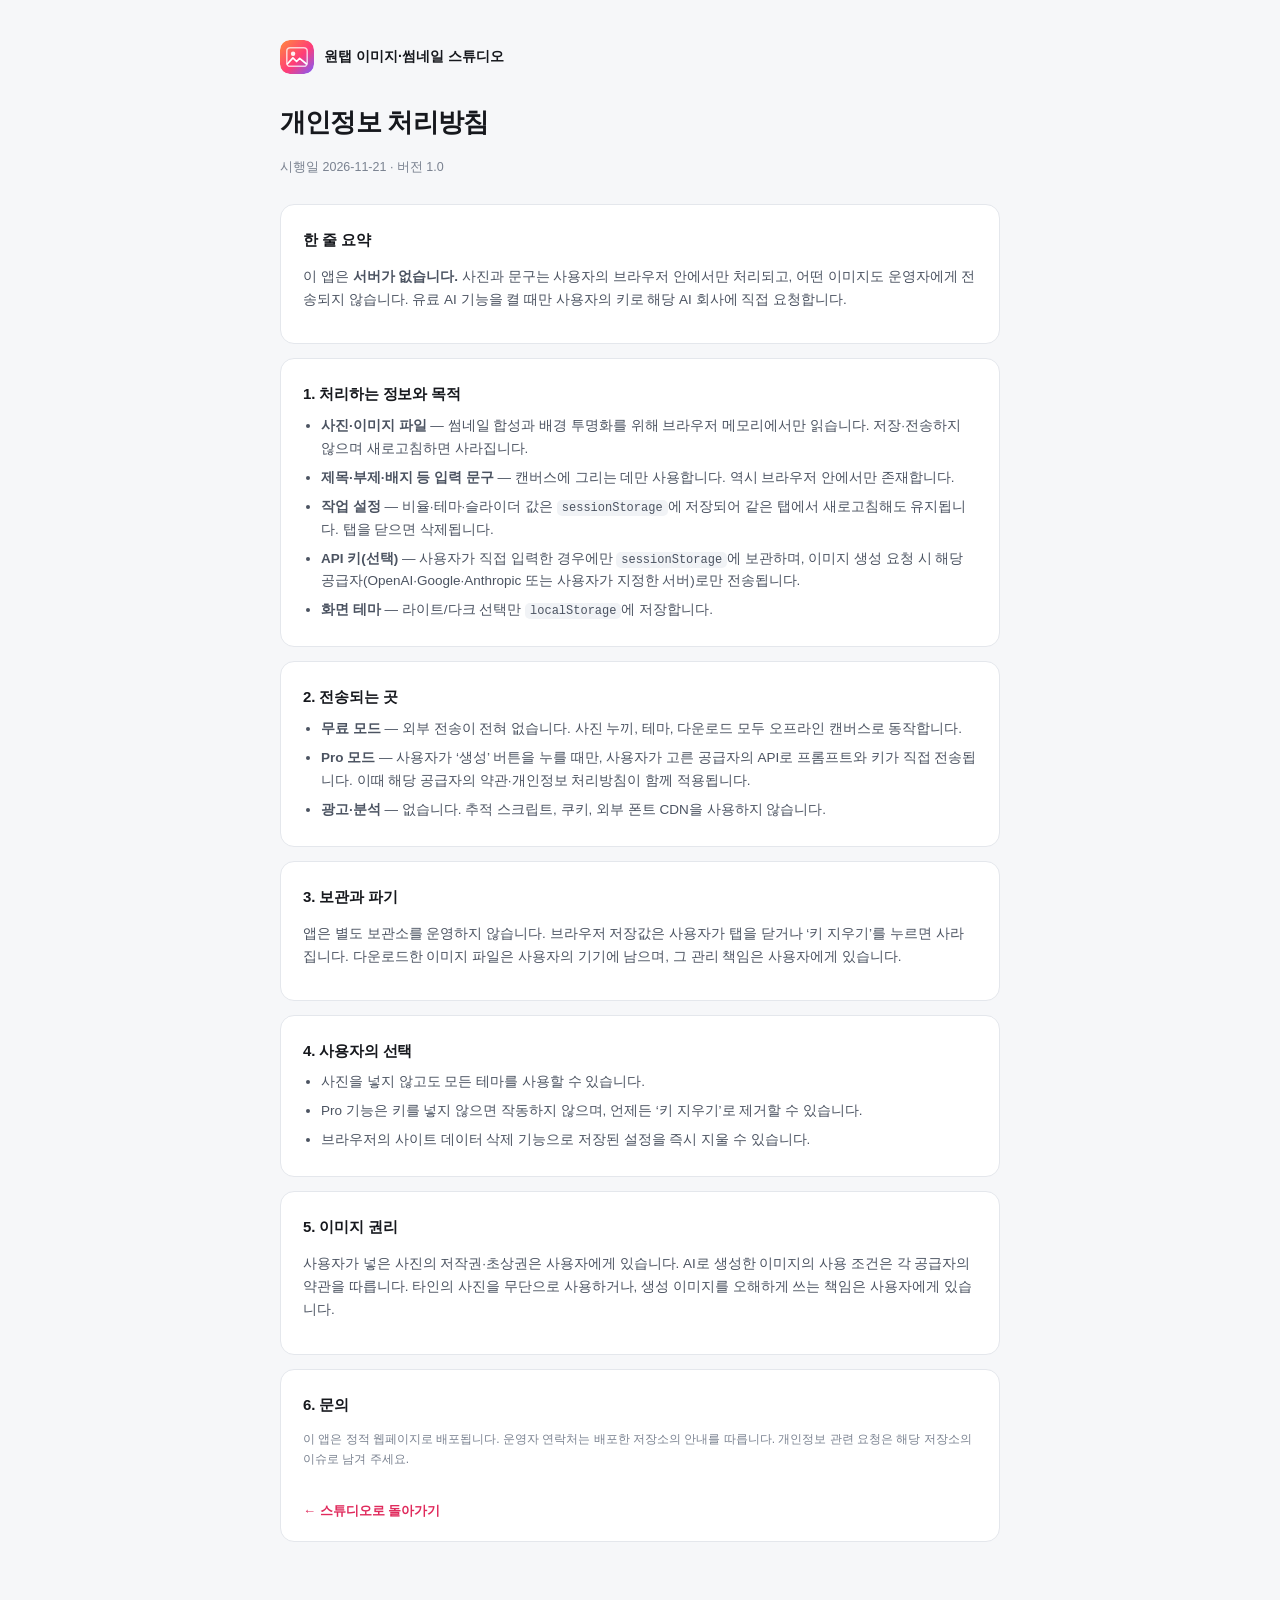
==== privacy.html @ 37f21e31 "Deploy ai-image-studio static web app (production files only)" ====
<!DOCTYPE html>
<html lang="ko">
<head>
<meta charset="utf-8" />
<meta name="viewport" content="width=device-width, initial-scale=1" />
<title>개인정보 처리방침 — 원탭 이미지·썸네일 스튜디오</title>
<meta name="description" content="원탭 이미지·썸네일 스튜디오는 서버가 없습니다. 사진과 문구는 브라우저 안에서만 처리되고, API 키는 탭 세션에만 저장됩니다." />
<meta name="robots" content="index,follow" />
<link rel="icon" href="favicon.svg" type="image/svg+xml" />
<link rel="canonical" href="https://marcj81.github.io/ai-image-studio/privacy.html" />
<style>
  :root { --ink:#16181d; --ink2:#4b5361; --ink3:#7a8290; --line:#e4e7ec; --brand:#e02a5c; --bg:#f6f7f9; }
  * { box-sizing: border-box; }
  body { margin:0; background:var(--bg); color:var(--ink); font-family:-apple-system,BlinkMacSystemFont,'Apple SD Gothic Neo','Malgun Gothic','Segoe UI',sans-serif; line-height:1.7; }
  .wrap { max-width:760px; margin:0 auto; padding:40px 20px 80px; }
  header { display:flex; align-items:center; gap:10px; margin-bottom:26px; }
  header img { width:34px; height:34px; border-radius:10px; }
  header a { color:var(--ink); text-decoration:none; font-weight:700; font-size:14px; }
  h1 { font-size:26px; letter-spacing:-.03em; margin:0 0 6px; }
  .meta { color:var(--ink3); font-size:12.5px; margin-bottom:26px; }
  .card { background:#fff; border:1px solid var(--line); border-radius:14px; padding:22px 22px 18px; margin-bottom:14px; }
  h2 { font-size:15px; margin:0 0 8px; letter-spacing:-.01em; }
  p, li { font-size:13.5px; color:var(--ink2); }
  ul { padding-left:18px; margin:8px 0 0; }
  li { margin-bottom:6px; }
  a { color:var(--brand); }
  .back { display:inline-block; margin-top:18px; font-size:13px; font-weight:600; text-decoration:none; color:var(--brand); }
  .small { font-size:12px; color:var(--ink3); }
  code { background:#f1f3f6; padding:1px 5px; border-radius:5px; font-size:12px; }
</style>
</head>
<body>
<div class="wrap">
  <header>
    <img src="favicon.svg" alt="" />
    <a href="./">원탭 이미지·썸네일 스튜디오</a>
  </header>

  <h1>개인정보 처리방침</h1>
  <p class="meta">시행일 2026-11-21 · 버전 1.0</p>

  <div class="card">
    <h2>한 줄 요약</h2>
    <p>이 앱은 <b>서버가 없습니다.</b> 사진과 문구는 사용자의 브라우저 안에서만 처리되고, 어떤 이미지도 운영자에게 전송되지 않습니다. 유료 AI 기능을 켤 때만 사용자의 키로 해당 AI 회사에 직접 요청합니다.</p>
  </div>

  <div class="card">
    <h2>1. 처리하는 정보와 목적</h2>
    <ul>
      <li><b>사진·이미지 파일</b> — 썸네일 합성과 배경 투명화를 위해 브라우저 메모리에서만 읽습니다. 저장·전송하지 않으며 새로고침하면 사라집니다.</li>
      <li><b>제목·부제·배지 등 입력 문구</b> — 캔버스에 그리는 데만 사용합니다. 역시 브라우저 안에서만 존재합니다.</li>
      <li><b>작업 설정</b> — 비율·테마·슬라이더 값은 <code>sessionStorage</code>에 저장되어 같은 탭에서 새로고침해도 유지됩니다. 탭을 닫으면 삭제됩니다.</li>
      <li><b>API 키(선택)</b> — 사용자가 직접 입력한 경우에만 <code>sessionStorage</code>에 보관하며, 이미지 생성 요청 시 해당 공급자(OpenAI·Google·Anthropic 또는 사용자가 지정한 서버)로만 전송됩니다.</li>
      <li><b>화면 테마</b> — 라이트/다크 선택만 <code>localStorage</code>에 저장합니다.</li>
    </ul>
  </div>

  <div class="card">
    <h2>2. 전송되는 곳</h2>
    <ul>
      <li><b>무료 모드</b> — 외부 전송이 전혀 없습니다. 사진 누끼, 테마, 다운로드 모두 오프라인 캔버스로 동작합니다.</li>
      <li><b>Pro 모드</b> — 사용자가 ‘생성’ 버튼을 누를 때만, 사용자가 고른 공급자의 API로 프롬프트와 키가 직접 전송됩니다. 이때 해당 공급자의 약관·개인정보 처리방침이 함께 적용됩니다.</li>
      <li><b>광고·분석</b> — 없습니다. 추적 스크립트, 쿠키, 외부 폰트 CDN을 사용하지 않습니다.</li>
    </ul>
  </div>

  <div class="card">
    <h2>3. 보관과 파기</h2>
    <p>앱은 별도 보관소를 운영하지 않습니다. 브라우저 저장값은 사용자가 탭을 닫거나 ‘키 지우기’를 누르면 사라집니다. 다운로드한 이미지 파일은 사용자의 기기에 남으며, 그 관리 책임은 사용자에게 있습니다.</p>
  </div>

  <div class="card">
    <h2>4. 사용자의 선택</h2>
    <ul>
      <li>사진을 넣지 않고도 모든 테마를 사용할 수 있습니다.</li>
      <li>Pro 기능은 키를 넣지 않으면 작동하지 않으며, 언제든 ‘키 지우기’로 제거할 수 있습니다.</li>
      <li>브라우저의 사이트 데이터 삭제 기능으로 저장된 설정을 즉시 지울 수 있습니다.</li>
    </ul>
  </div>

  <div class="card">
    <h2>5. 이미지 권리</h2>
    <p>사용자가 넣은 사진의 저작권·초상권은 사용자에게 있습니다. AI로 생성한 이미지의 사용 조건은 각 공급자의 약관을 따릅니다. 타인의 사진을 무단으로 사용하거나, 생성 이미지를 오해하게 쓰는 책임은 사용자에게 있습니다.</p>
  </div>

  <div class="card">
    <h2>6. 문의</h2>
    <p class="small">이 앱은 정적 웹페이지로 배포됩니다. 운영자 연락처는 배포한 저장소의 안내를 따릅니다. 개인정보 관련 요청은 해당 저장소의 이슈로 남겨 주세요.</p>
    <a class="back" href="./">← 스튜디오로 돌아가기</a>
  </div>
</div>
</body>
</html>
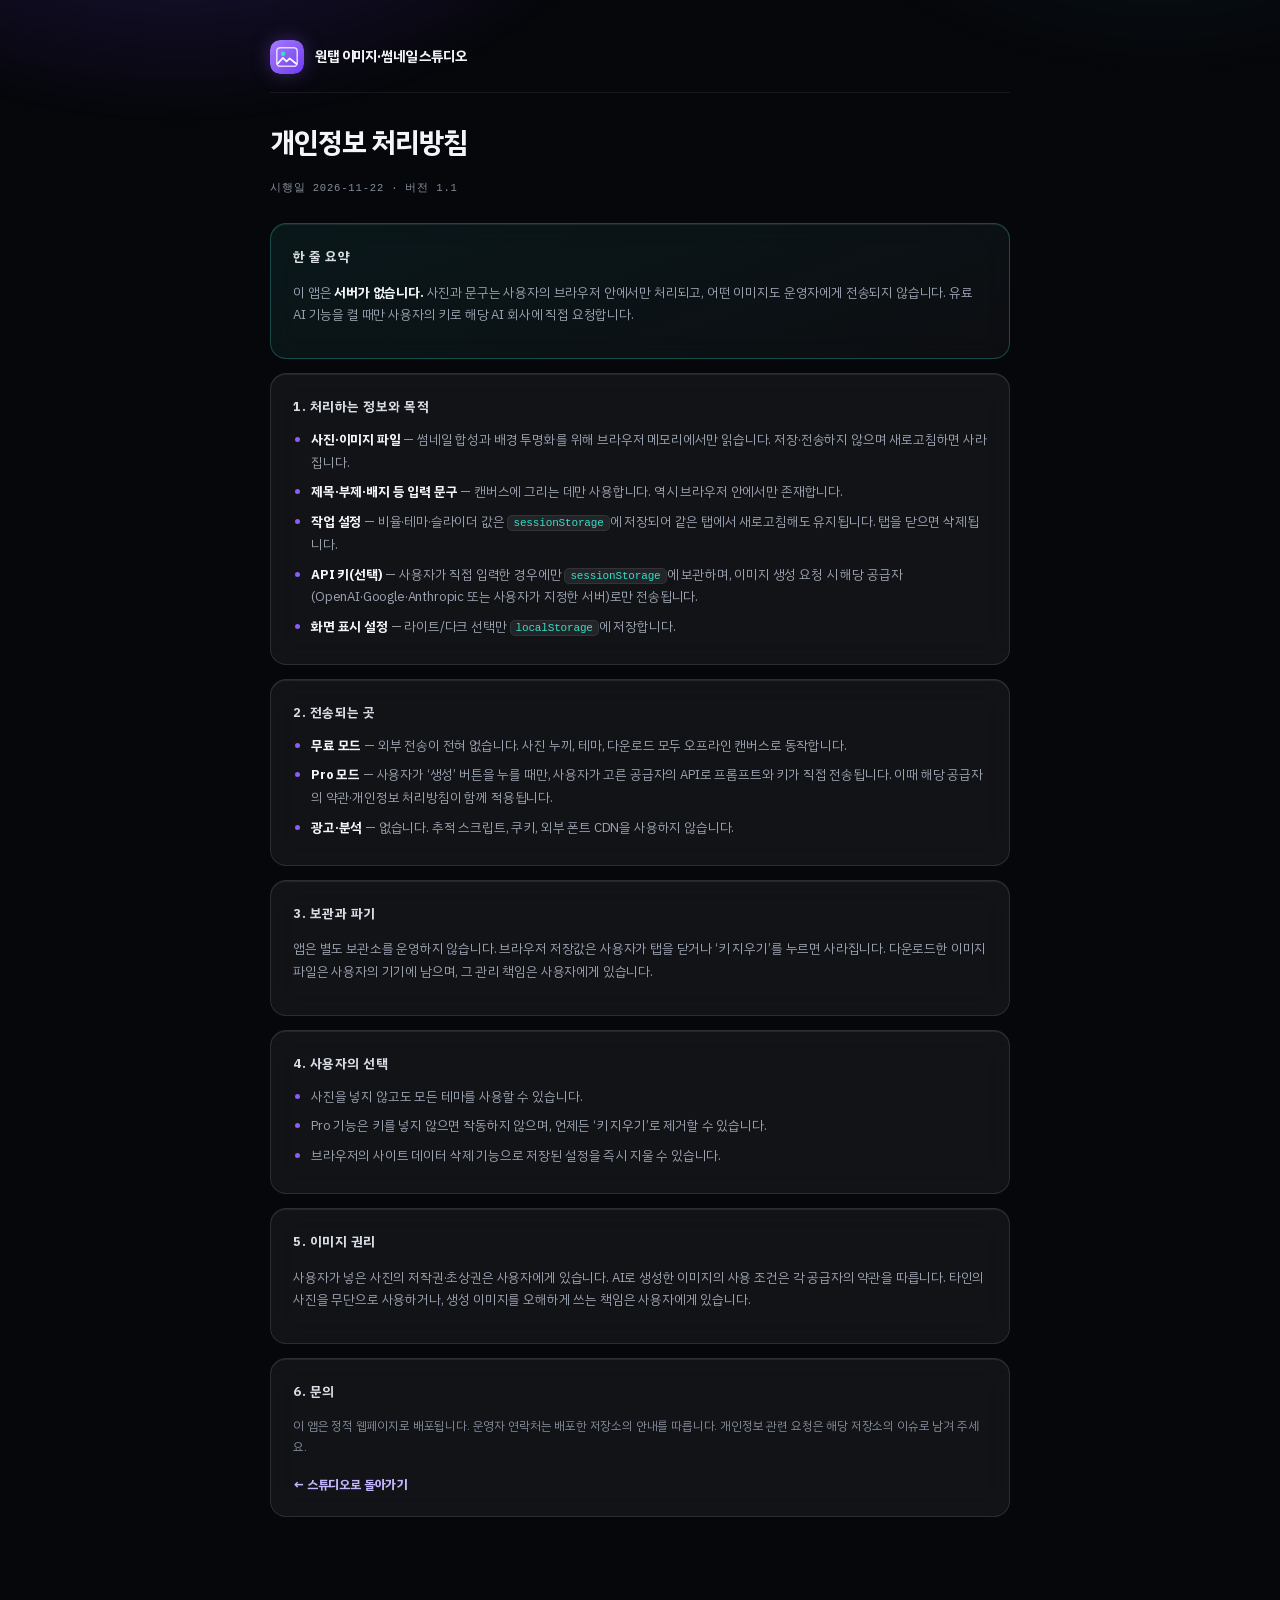
==== commit e61ae5a8: "Redesign: C-direction Dark Glass Studio (tokens.css, canvas-first stage, contrast-checked)" ====
--- a/privacy.html
+++ b/privacy.html
@@ -6,27 +6,90 @@
 <title>개인정보 처리방침 — 원탭 이미지·썸네일 스튜디오</title>
 <meta name="description" content="원탭 이미지·썸네일 스튜디오는 서버가 없습니다. 사진과 문구는 브라우저 안에서만 처리되고, API 키는 탭 세션에만 저장됩니다." />
 <meta name="robots" content="index,follow" />
+<meta name="theme-color" content="#06070B" />
 <link rel="icon" href="favicon.svg" type="image/svg+xml" />
 <link rel="canonical" href="https://marcj81.github.io/ai-image-studio/privacy.html" />
 <style>
-  :root { --ink:#16181d; --ink2:#4b5361; --ink3:#7a8290; --line:#e4e7ec; --brand:#e02a5c; --bg:#f6f7f9; }
+  :root {
+    color-scheme: dark;
+    --canvas: #06070B; --glass: rgba(255,255,255,.05); --glass-2: rgba(255,255,255,.085);
+    --edge: rgba(255,255,255,.11); --hair: rgba(255,255,255,.07);
+    --ink: #F4F5F8; --ink2: #D8DCE5; --ink3: #9BA2B0; --ink4: #858D9C;
+    --violet: #8B5CF6; --violet-ink: #C4B5FD; --teal: #34E0C8;
+    --font: 'PlexKR', -apple-system, BlinkMacSystemFont, 'Apple SD Gothic Neo', 'Malgun Gothic', 'Segoe UI', sans-serif;
+    --mono: ui-monospace, SFMono-Regular, Menlo, Consolas, monospace;
+  }
+  @font-face {
+    font-family: 'PlexKR';
+    src: url('assets/fonts/plexkr-Regular.woff2') format('woff2');
+    font-weight: 400; font-style: normal; font-display: swap;
+  }
+  @font-face {
+    font-family: 'PlexKR';
+    src: url('assets/fonts/plexkr-Bold.woff2') format('woff2');
+    font-weight: 700 900; font-style: normal; font-display: swap;
+  }
   * { box-sizing: border-box; }
-  body { margin:0; background:var(--bg); color:var(--ink); font-family:-apple-system,BlinkMacSystemFont,'Apple SD Gothic Neo','Malgun Gothic','Segoe UI',sans-serif; line-height:1.7; }
-  .wrap { max-width:760px; margin:0 auto; padding:40px 20px 80px; }
-  header { display:flex; align-items:center; gap:10px; margin-bottom:26px; }
-  header img { width:34px; height:34px; border-radius:10px; }
-  header a { color:var(--ink); text-decoration:none; font-weight:700; font-size:14px; }
-  h1 { font-size:26px; letter-spacing:-.03em; margin:0 0 6px; }
-  .meta { color:var(--ink3); font-size:12.5px; margin-bottom:26px; }
-  .card { background:#fff; border:1px solid var(--line); border-radius:14px; padding:22px 22px 18px; margin-bottom:14px; }
-  h2 { font-size:15px; margin:0 0 8px; letter-spacing:-.01em; }
-  p, li { font-size:13.5px; color:var(--ink2); }
-  ul { padding-left:18px; margin:8px 0 0; }
-  li { margin-bottom:6px; }
-  a { color:var(--brand); }
-  .back { display:inline-block; margin-top:18px; font-size:13px; font-weight:600; text-decoration:none; color:var(--brand); }
-  .small { font-size:12px; color:var(--ink3); }
-  code { background:#f1f3f6; padding:1px 5px; border-radius:5px; font-size:12px; }
+  body {
+    margin: 0; min-height: 100vh; overflow-x: hidden;
+    background: var(--canvas); color: var(--ink); font-family: var(--font);
+    line-height: 1.75; letter-spacing: -.01em;
+    -webkit-font-smoothing: antialiased;
+  }
+  body::before {
+    content: ''; position: fixed; inset: -20% -10%; z-index: -1; pointer-events: none;
+    background:
+      radial-gradient(44% 34% at 20% 0%, rgba(109,59,239,.28), transparent 70%),
+      radial-gradient(34% 26% at 84% 2%, rgba(52,224,200,.08), transparent 70%);
+    filter: blur(8px);
+  }
+  .wrap { max-width: 780px; margin: 0 auto; padding: 40px 20px 80px; }
+  header {
+    display: flex; align-items: center; gap: 11px; margin-bottom: 26px;
+    padding-bottom: 18px; border-bottom: 1px solid var(--hair);
+  }
+  header img {
+    width: 34px; height: 34px; border-radius: 10px;
+    box-shadow: 0 0 22px -6px rgba(139,92,246,.8);
+  }
+  header a { color: var(--ink); text-decoration: none; font-weight: 700; font-size: 14px; }
+  header a:hover { color: var(--violet-ink); }
+  h1 { font-size: 28px; letter-spacing: -.04em; margin: 0 0 6px; }
+  .meta {
+    font-family: var(--mono); font-size: 10.5px; letter-spacing: .08em;
+    text-transform: uppercase; color: var(--ink4); margin-bottom: 26px;
+  }
+  .card {
+    background: var(--glass); border: 1px solid var(--edge); border-radius: 16px;
+    padding: 22px 22px 18px; margin-bottom: 14px;
+    backdrop-filter: blur(14px);
+    box-shadow: inset 0 1px 0 rgba(255,255,255,.08);
+  }
+  h2 {
+    font-size: 13px; margin: 0 0 10px; letter-spacing: .04em;
+    text-transform: uppercase; color: var(--ink2);
+  }
+  p, li { font-size: 13px; color: var(--ink3); line-height: 1.75; }
+  p b, li b { color: var(--ink); }
+  ul { padding-left: 18px; margin: 8px 0 0; }
+  li { margin-bottom: 7px; }
+  li::marker { color: var(--violet); }
+  a { color: var(--violet-ink); }
+  .back {
+    display: inline-block; margin-top: 4px; font-size: 12.5px; font-weight: 600;
+    text-decoration: none; color: var(--violet-ink);
+  }
+  .back:hover { text-decoration: underline; text-underline-offset: 2px; }
+  .small { font-size: 12px; color: var(--ink4); }
+  code {
+    background: rgba(255,255,255,.07); border: 1px solid var(--hair);
+    padding: 1px 5px; border-radius: 5px; font-family: var(--mono); font-size: 11px;
+    color: var(--teal);
+  }
+  .one-line {
+    border-color: rgba(52,224,200,.28);
+    background: linear-gradient(160deg, rgba(52,224,200,.08), rgba(255,255,255,.03));
+  }
 </style>
 </head>
 <body>
@@ -37,9 +100,9 @@
   </header>
 
   <h1>개인정보 처리방침</h1>
-  <p class="meta">시행일 2026-11-21 · 버전 1.0</p>
+  <p class="meta">시행일 2026-11-22 · 버전 1.1</p>
 
-  <div class="card">
+  <div class="card one-line">
     <h2>한 줄 요약</h2>
     <p>이 앱은 <b>서버가 없습니다.</b> 사진과 문구는 사용자의 브라우저 안에서만 처리되고, 어떤 이미지도 운영자에게 전송되지 않습니다. 유료 AI 기능을 켤 때만 사용자의 키로 해당 AI 회사에 직접 요청합니다.</p>
   </div>
@@ -51,7 +114,7 @@
       <li><b>제목·부제·배지 등 입력 문구</b> — 캔버스에 그리는 데만 사용합니다. 역시 브라우저 안에서만 존재합니다.</li>
       <li><b>작업 설정</b> — 비율·테마·슬라이더 값은 <code>sessionStorage</code>에 저장되어 같은 탭에서 새로고침해도 유지됩니다. 탭을 닫으면 삭제됩니다.</li>
       <li><b>API 키(선택)</b> — 사용자가 직접 입력한 경우에만 <code>sessionStorage</code>에 보관하며, 이미지 생성 요청 시 해당 공급자(OpenAI·Google·Anthropic 또는 사용자가 지정한 서버)로만 전송됩니다.</li>
-      <li><b>화면 테마</b> — 라이트/다크 선택만 <code>localStorage</code>에 저장합니다.</li>
+      <li><b>화면 표시 설정</b> — 라이트/다크 선택만 <code>localStorage</code>에 저장합니다.</li>
     </ul>
   </div>
 
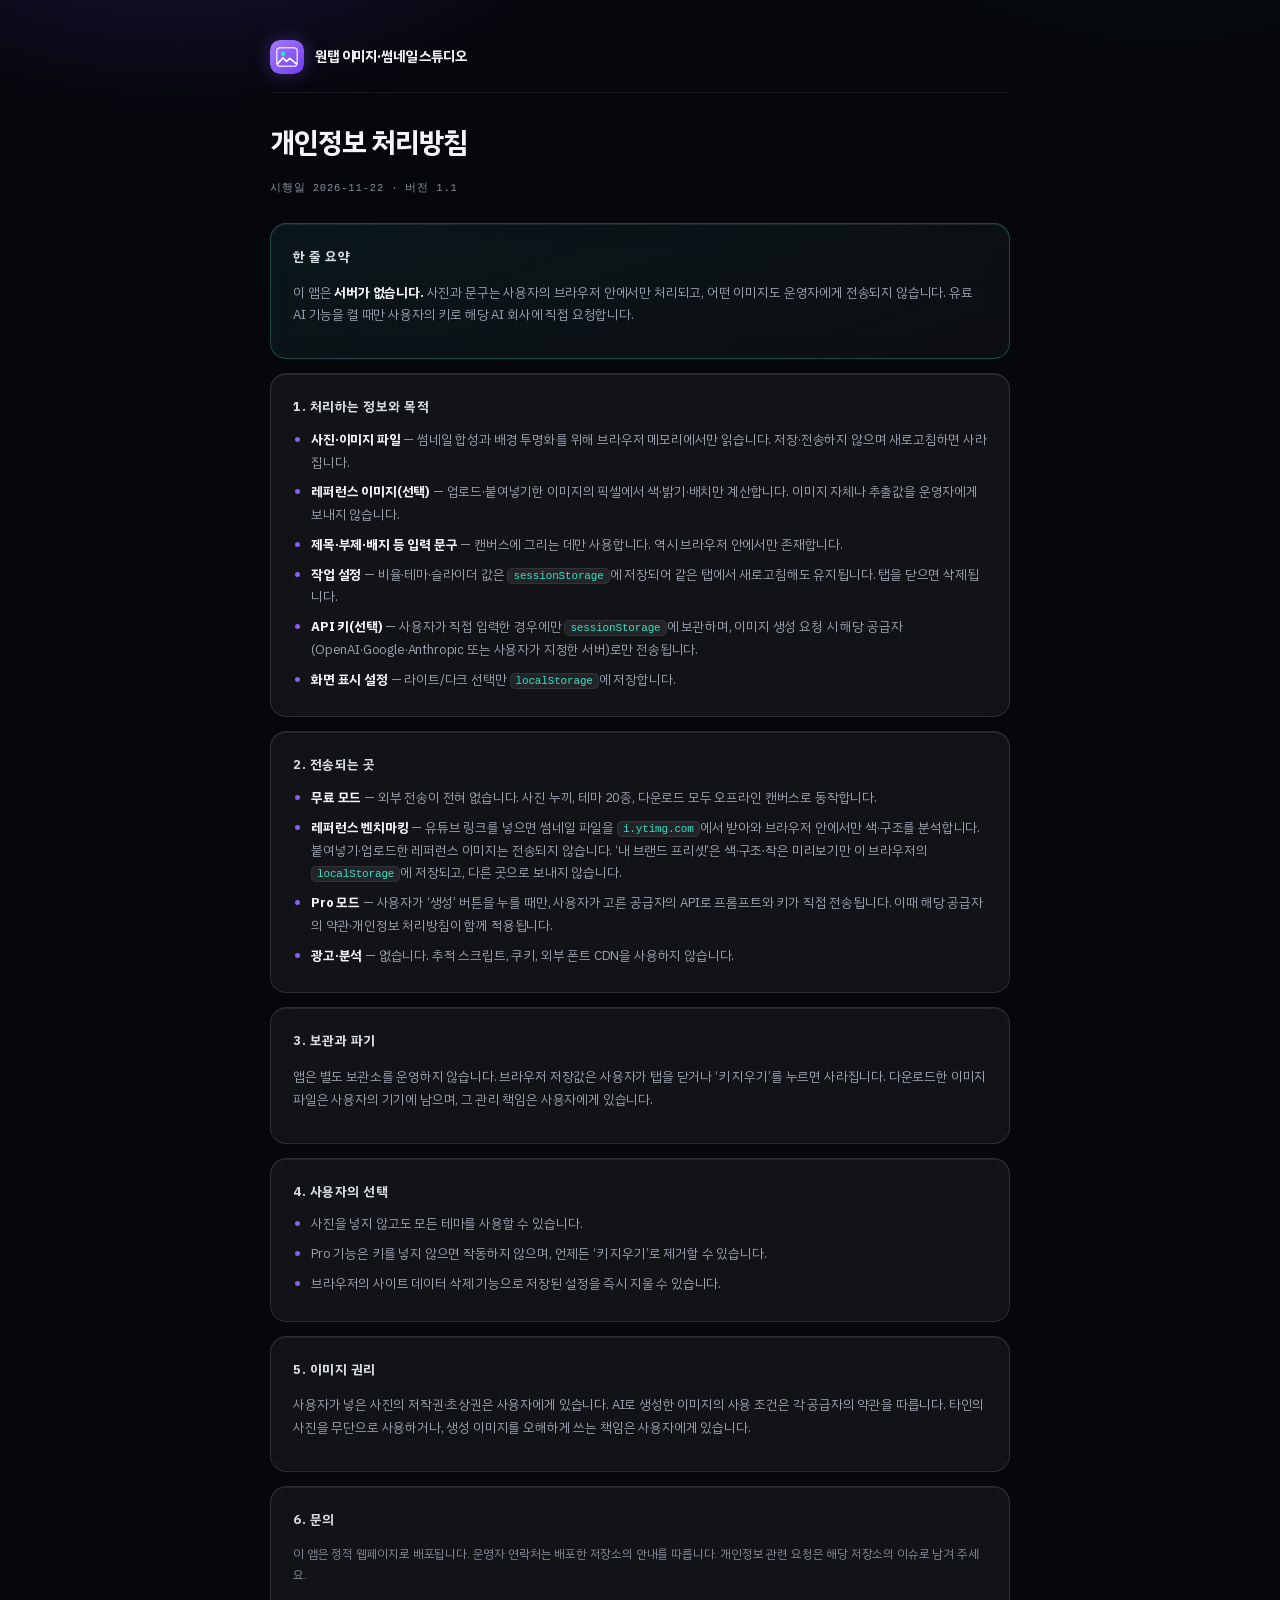
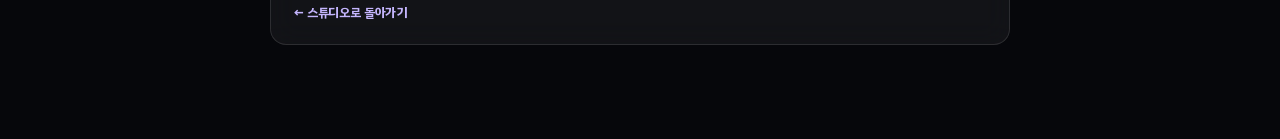
==== commit 79e5a41c: "Themes: expand to 20 trend presets with category filter, textures, frames - core: 20 themes in 6 cat" ====
--- a/privacy.html
+++ b/privacy.html
@@ -111,6 +111,7 @@
     <h2>1. 처리하는 정보와 목적</h2>
     <ul>
       <li><b>사진·이미지 파일</b> — 썸네일 합성과 배경 투명화를 위해 브라우저 메모리에서만 읽습니다. 저장·전송하지 않으며 새로고침하면 사라집니다.</li>
+      <li><b>레퍼런스 이미지(선택)</b> — 업로드·붙여넣기한 이미지의 픽셀에서 색·밝기·배치만 계산합니다. 이미지 자체나 추출값을 운영자에게 보내지 않습니다.</li>
       <li><b>제목·부제·배지 등 입력 문구</b> — 캔버스에 그리는 데만 사용합니다. 역시 브라우저 안에서만 존재합니다.</li>
       <li><b>작업 설정</b> — 비율·테마·슬라이더 값은 <code>sessionStorage</code>에 저장되어 같은 탭에서 새로고침해도 유지됩니다. 탭을 닫으면 삭제됩니다.</li>
       <li><b>API 키(선택)</b> — 사용자가 직접 입력한 경우에만 <code>sessionStorage</code>에 보관하며, 이미지 생성 요청 시 해당 공급자(OpenAI·Google·Anthropic 또는 사용자가 지정한 서버)로만 전송됩니다.</li>
@@ -121,7 +122,8 @@
   <div class="card">
     <h2>2. 전송되는 곳</h2>
     <ul>
-      <li><b>무료 모드</b> — 외부 전송이 전혀 없습니다. 사진 누끼, 테마, 다운로드 모두 오프라인 캔버스로 동작합니다.</li>
+      <li><b>무료 모드</b> — 외부 전송이 전혀 없습니다. 사진 누끼, 테마 20종, 다운로드 모두 오프라인 캔버스로 동작합니다.</li>
+      <li><b>레퍼런스 벤치마킹</b> — 유튜브 링크를 넣으면 썸네일 파일을 <code>i.ytimg.com</code>에서 받아와 브라우저 안에서만 색·구조를 분석합니다. 붙여넣기·업로드한 레퍼런스 이미지는 전송되지 않습니다. ‘내 브랜드 프리셋’은 색·구조·작은 미리보기만 이 브라우저의 <code>localStorage</code>에 저장되고, 다른 곳으로 보내지 않습니다.</li>
       <li><b>Pro 모드</b> — 사용자가 ‘생성’ 버튼을 누를 때만, 사용자가 고른 공급자의 API로 프롬프트와 키가 직접 전송됩니다. 이때 해당 공급자의 약관·개인정보 처리방침이 함께 적용됩니다.</li>
       <li><b>광고·분석</b> — 없습니다. 추적 스크립트, 쿠키, 외부 폰트 CDN을 사용하지 않습니다.</li>
     </ul>
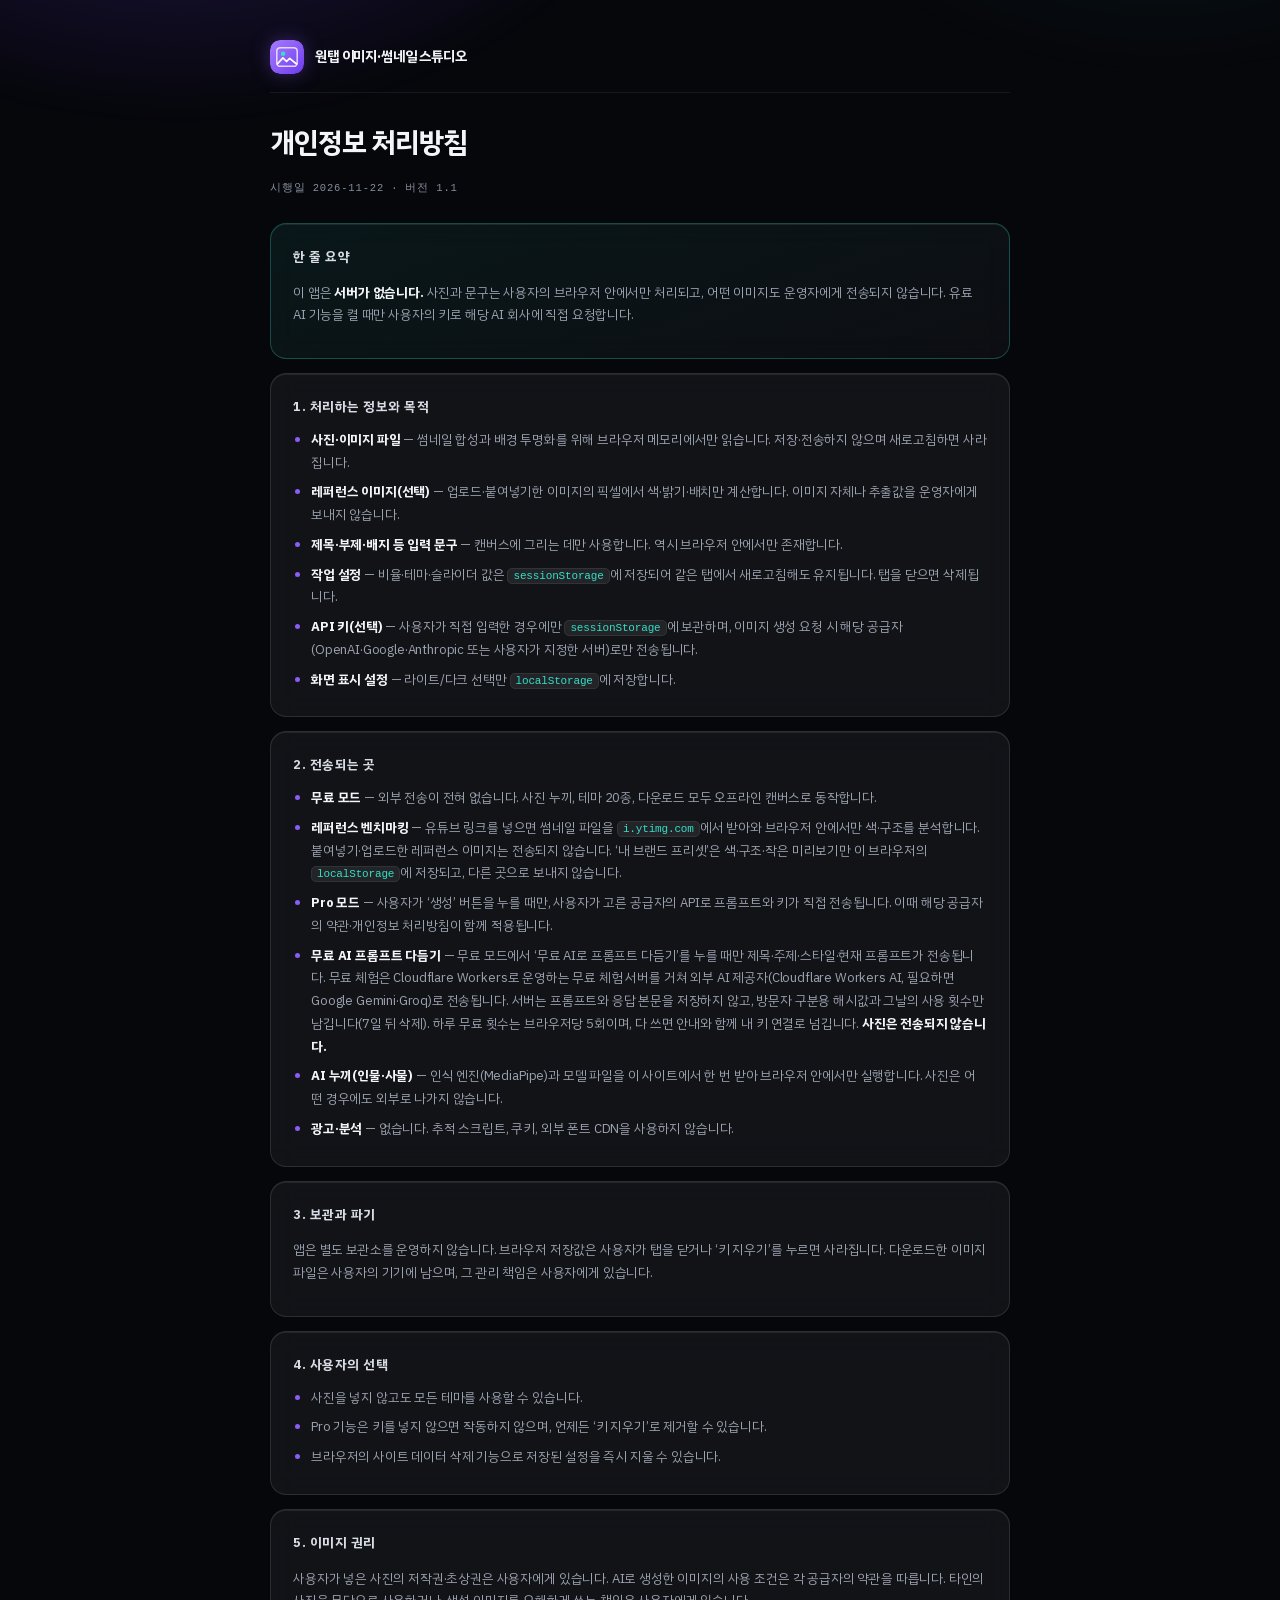
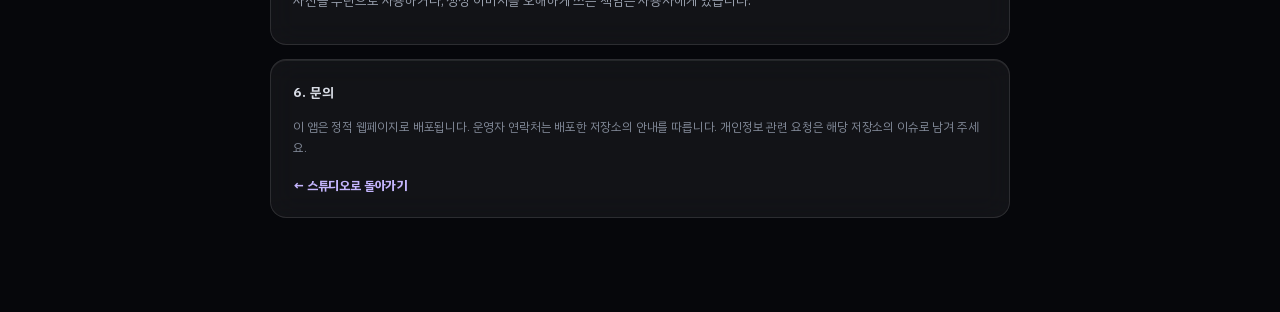
==== commit eb431dc3: "2차 OSS·무료 AI 연결: SVG 최적화/문체 진단/감성 판정/N-gram 묶음/고해상도 ZIP/AI 누끼/MP4 렌더 + 무료 AI 맛보기" ====
--- a/privacy.html
+++ b/privacy.html
@@ -125,6 +125,8 @@
       <li><b>무료 모드</b> — 외부 전송이 전혀 없습니다. 사진 누끼, 테마 20종, 다운로드 모두 오프라인 캔버스로 동작합니다.</li>
       <li><b>레퍼런스 벤치마킹</b> — 유튜브 링크를 넣으면 썸네일 파일을 <code>i.ytimg.com</code>에서 받아와 브라우저 안에서만 색·구조를 분석합니다. 붙여넣기·업로드한 레퍼런스 이미지는 전송되지 않습니다. ‘내 브랜드 프리셋’은 색·구조·작은 미리보기만 이 브라우저의 <code>localStorage</code>에 저장되고, 다른 곳으로 보내지 않습니다.</li>
       <li><b>Pro 모드</b> — 사용자가 ‘생성’ 버튼을 누를 때만, 사용자가 고른 공급자의 API로 프롬프트와 키가 직접 전송됩니다. 이때 해당 공급자의 약관·개인정보 처리방침이 함께 적용됩니다.</li>
+      <li><b>무료 AI 프롬프트 다듬기</b> — 무료 모드에서 ‘무료 AI로 프롬프트 다듬기’를 누를 때만 제목·주제·스타일·현재 프롬프트가 전송됩니다. 무료 체험은 Cloudflare Workers로 운영하는 무료 체험 서버를 거쳐 외부 AI 제공자(Cloudflare Workers AI, 필요하면 Google Gemini·Groq)로 전송됩니다. 서버는 프롬프트와 응답 본문을 저장하지 않고, 방문자 구분용 해시값과 그날의 사용 횟수만 남깁니다(7일 뒤 삭제). 하루 무료 횟수는 브라우저당 5회이며, 다 쓰면 안내와 함께 내 키 연결로 넘깁니다. <b>사진은 전송되지 않습니다.</b></li>
+      <li><b>AI 누끼(인물·사물)</b> — 인식 엔진(MediaPipe)과 모델 파일을 이 사이트에서 한 번 받아 브라우저 안에서만 실행합니다. 사진은 어떤 경우에도 외부로 나가지 않습니다.</li>
       <li><b>광고·분석</b> — 없습니다. 추적 스크립트, 쿠키, 외부 폰트 CDN을 사용하지 않습니다.</li>
     </ul>
   </div>
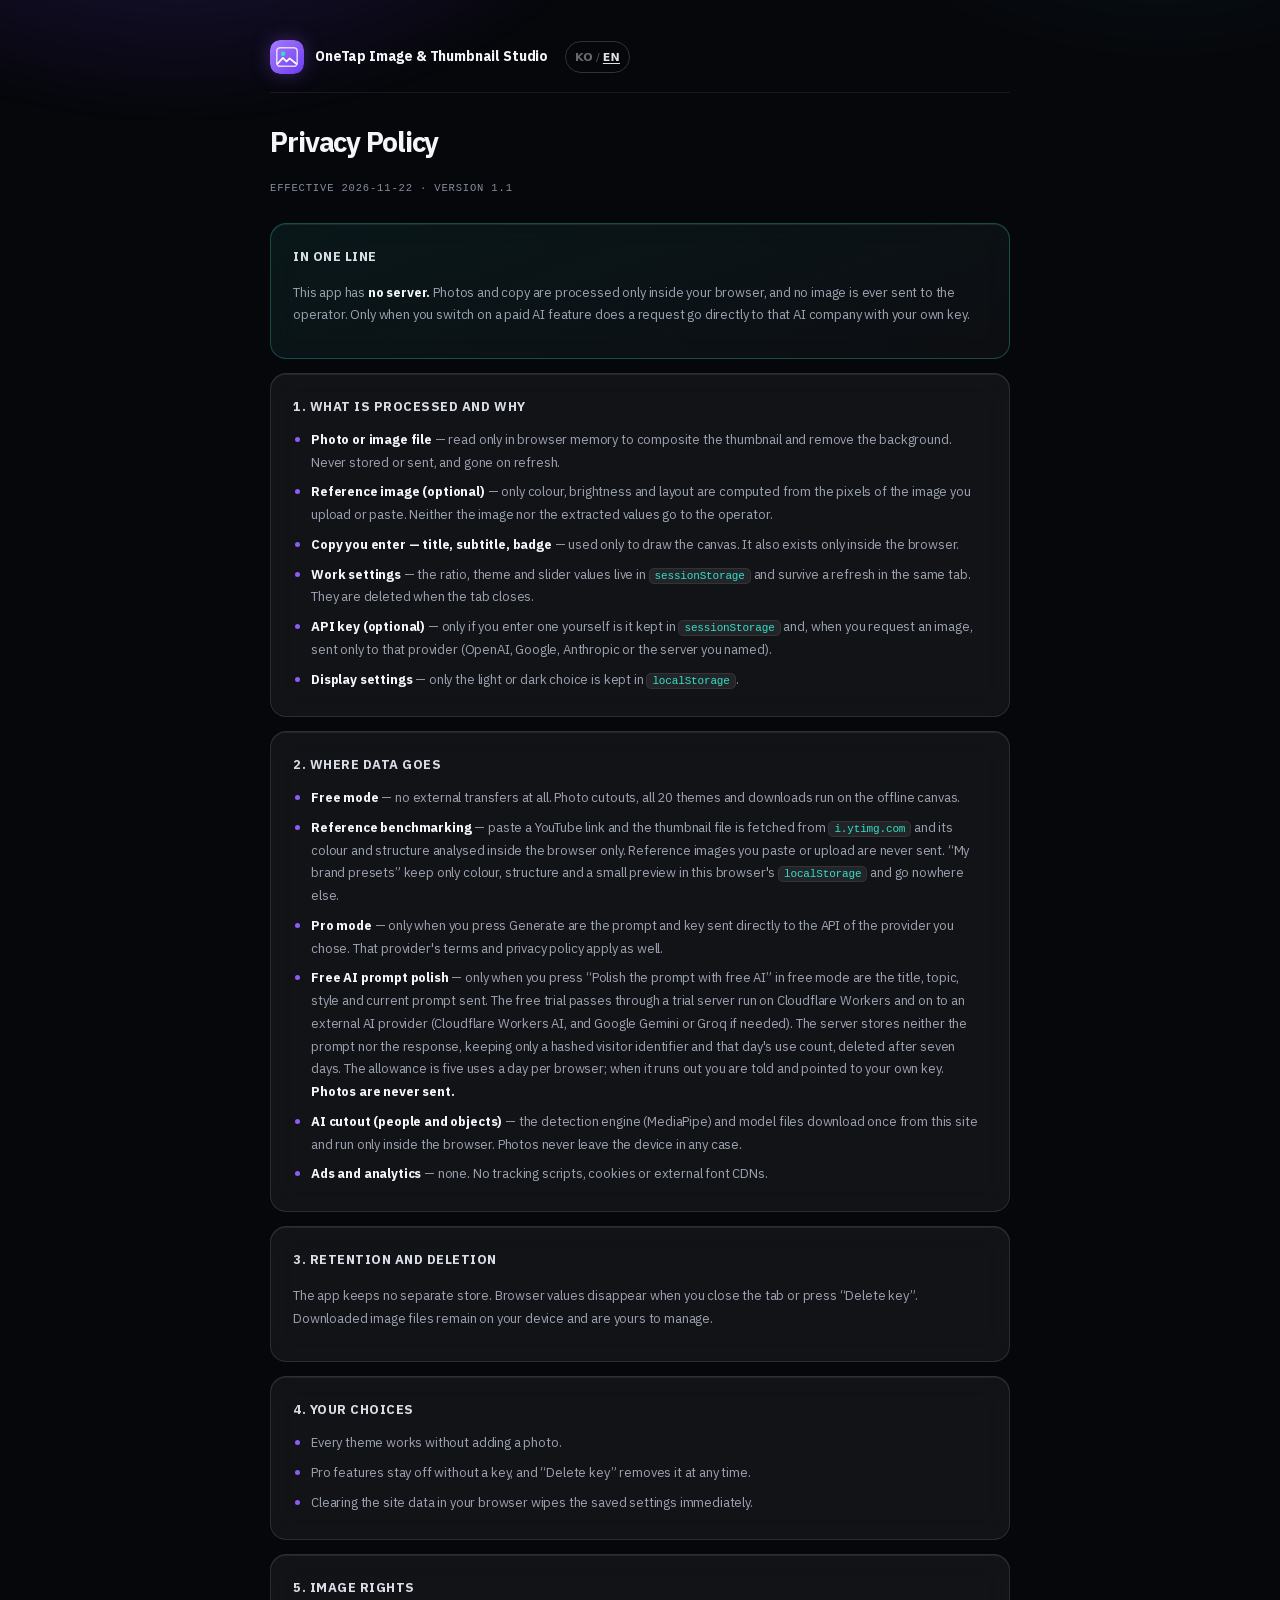
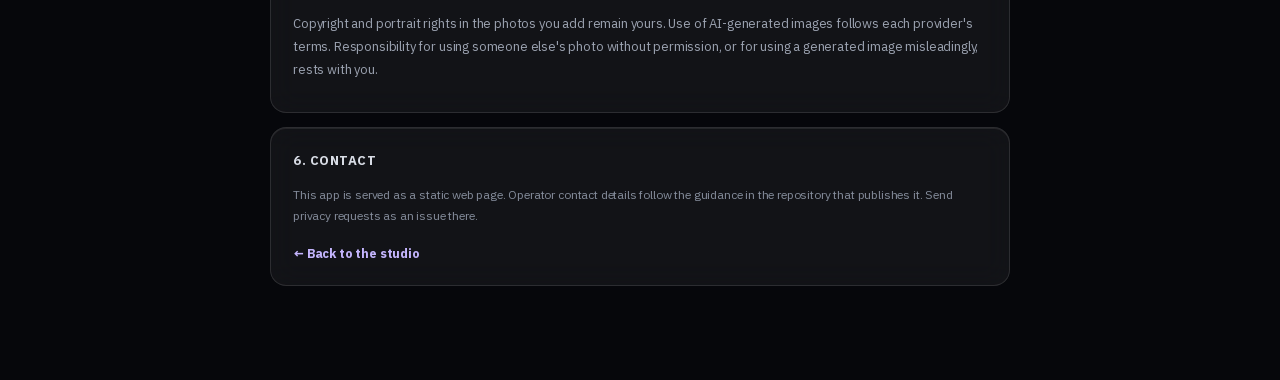
==== commit 223831a2: "chore(i18n): 영문 번역 배포" ====
--- a/privacy.html
+++ b/privacy.html
@@ -156,5 +156,6 @@
     <a class="back" href="./">← 스튜디오로 돌아가기</a>
   </div>
 </div>
+<script src="i18n.js"></script>
 </body>
 </html>
